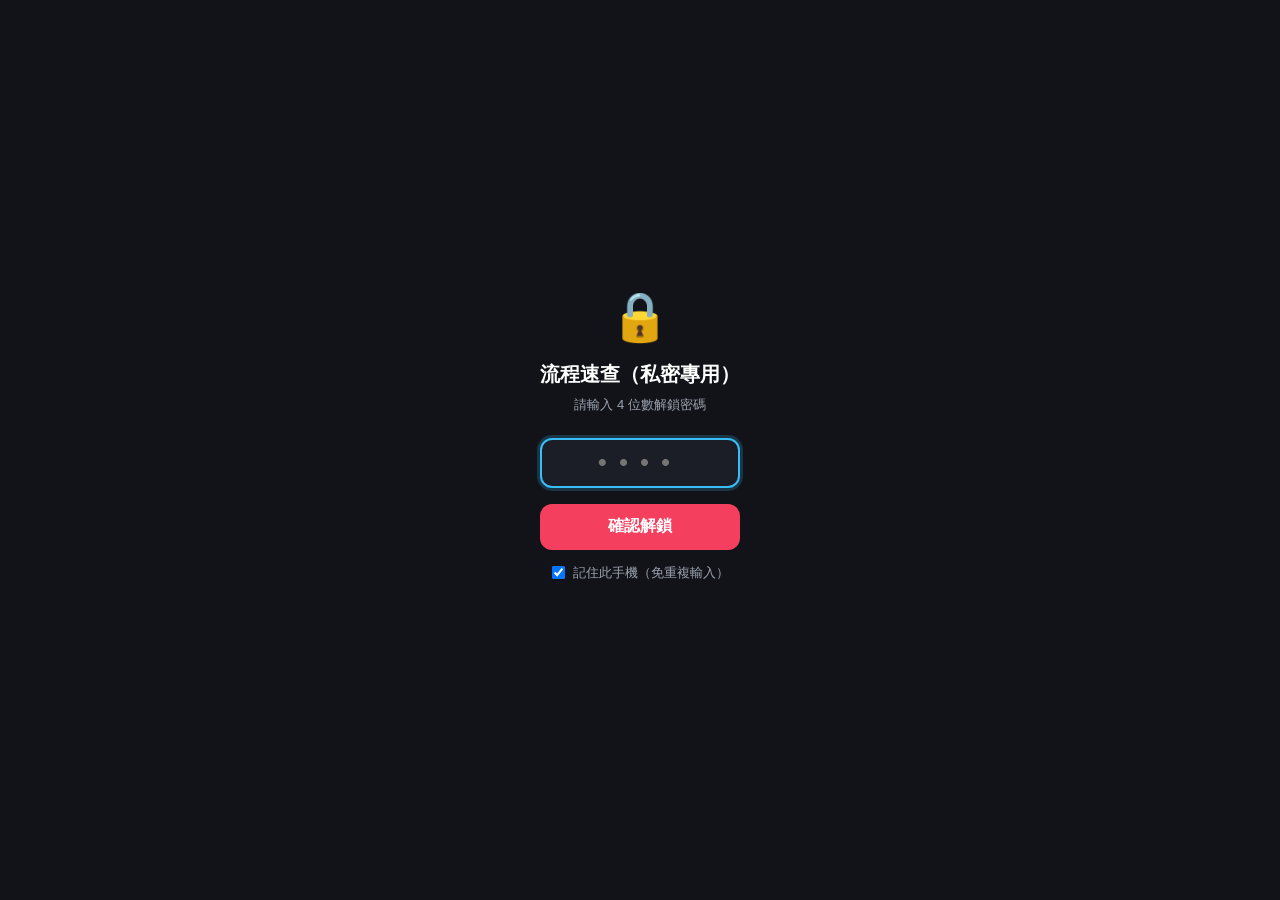
==== plan-1101.html @ ec5a681e "Add private mobile wedding schedule plan-1101" ====
<!DOCTYPE html>
<html lang="zh-TW">
<head>
  <meta charset="UTF-8">
  <meta name="viewport" content="width=device-width, initial-scale=1.0, maximum-scale=1.0, user-scalable=no, viewport-fit=cover">
  <meta name="robots" content="noindex, nofollow, noarchive">
  <meta name="apple-mobile-web-app-capable" content="yes">
  <meta name="apple-mobile-web-app-status-bar-style" content="black-translucent">
  <meta name="apple-mobile-web-app-title" content="1101婚禮">
  <meta name="theme-color" content="#121319">
  <title>文定午宴流程速查</title>
  <style>
    :root {
      --bg: #121319;
      --card-bg: #1c1e27;
      --card-border: #2c2f3e;
      --text: #f3f4f6;
      --subtext: #9ca3af;
      --accent: #f43f5e;
      --gold: #f59e0b;
      --blue: #38bdf8;
      --green: #10b981;
      --warning-bg: rgba(245, 158, 11, 0.12);
      --warning-border: rgba(245, 158, 11, 0.4);
    }
    * { box-sizing: border-box; margin: 0; padding: 0; font-family: -apple-system, BlinkMacSystemFont, "SF Pro Display", "SF Pro Text", "Segoe UI", Roboto, sans-serif; -webkit-tap-highlight-color: transparent; }
    body { background-color: var(--bg); color: var(--text); min-height: 100vh; padding: 16px; padding-top: max(16px, env(safe-area-inset-top)); padding-bottom: max(50px, env(safe-area-inset-bottom)); }

    /* 鎖定頁面 */
    #lock-screen {
      position: fixed; top: 0; left: 0; width: 100vw; height: 100vh;
      background: #121319; z-index: 9999;
      display: flex; flex-direction: column; align-items: center; justify-content: center;
      padding: 24px;
    }
    .lock-icon { font-size: 48px; margin-bottom: 16px; }
    .lock-title { font-size: 20px; font-weight: 700; margin-bottom: 8px; color: #fff; }
    .lock-desc { font-size: 13px; color: var(--subtext); margin-bottom: 24px; text-align: center; }
    .pin-input {
      width: 200px; height: 50px; font-size: 26px; text-align: center; letter-spacing: 12px;
      border: 2px solid var(--card-border); background: var(--card-bg); color: #fff;
      border-radius: 12px; outline: none; margin-bottom: 16px;
      transition: all 0.2s ease;
    }
    .pin-input:focus { border-color: var(--blue); box-shadow: 0 0 0 3px rgba(56, 189, 248, 0.2); }
    .unlock-btn {
      width: 200px; height: 46px; border-radius: 12px; background: var(--accent);
      color: #fff; font-size: 16px; font-weight: 700; border: none; cursor: pointer;
      display: flex; align-items: center; justify-content: center; gap: 8px;
    }
    .remember-wrap { display: flex; align-items: center; gap: 8px; margin-top: 14px; font-size: 13px; color: var(--subtext); }
    .error-msg { color: var(--accent); font-size: 13px; margin-top: 12px; min-height: 18px; font-weight: 600; }

    /* 主要內容 (預設隱藏) */
    #main-content { display: none; }

    /* 頂部 Header */
    .top-nav { display: flex; justify-content: space-between; align-items: center; margin-bottom: 14px; }
    .lock-btn {
      font-size: 12px; color: var(--subtext); background: var(--card-bg);
      border: 1px solid var(--card-border); border-radius: 8px; padding: 6px 10px; cursor: pointer;
    }

    .header-card {
      background: linear-gradient(145deg, #221c25 0%, #191c28 100%);
      border: 1px solid rgba(244, 63, 94, 0.3);
      border-radius: 18px; padding: 18px; margin-bottom: 16px;
      box-shadow: 0 10px 25px -5px rgba(0,0,0,0.5);
    }
    .h-title { font-size: 21px; font-weight: 800; color: #fff; margin-bottom: 6px; }
    .h-meta { font-size: 13px; color: #cbd5e1; margin-bottom: 12px; display: flex; flex-direction: column; gap: 3px; }
    .tags { display: flex; flex-wrap: wrap; gap: 6px; }
    .tag { font-size: 12px; padding: 4px 10px; border-radius: 12px; background: rgba(255,255,255,0.08); color: #e2e8f0; font-weight: 500; }
    .tag.primary { background: rgba(244, 63, 94, 0.18); color: #fda4af; border: 1px solid rgba(244, 63, 94, 0.35); font-weight: 700; }

    /* 合照禁忌警示卡片 */
    .alert-card {
      background: var(--warning-bg); border: 1px solid var(--warning-border);
      border-radius: 14px; padding: 14px 16px; margin-bottom: 20px;
    }
    .alert-head { font-size: 14px; font-weight: 800; color: #fbbf24; margin-bottom: 6px; display: flex; align-items: center; gap: 6px; }
    .alert-body { font-size: 13px; line-height: 1.5; color: #fef3c7; }

    /* 時間軸標題 */
    .sec-head {
      font-size: 16px; font-weight: 800; color: var(--blue);
      margin: 22px 0 12px 2px; display: flex; align-items: center; justify-content: space-between;
    }
    .sec-sub { font-size: 11px; color: var(--subtext); font-weight: normal; }

    /* 時間軸卡片結構 */
    .timeline { position: relative; padding-left: 22px; }
    .timeline::before {
      content: ""; position: absolute; left: 7px; top: 8px; bottom: 8px;
      width: 2px; background: var(--card-border);
    }
    .t-item { position: relative; margin-bottom: 12px; }
    .t-dot {
      position: absolute; left: -22px; top: 7px; width: 14px; height: 14px;
      border-radius: 50%; background: var(--bg); border: 2.5px solid var(--blue);
    }
    .t-dot.accent { border-color: var(--accent); background: var(--accent); }
    .t-dot.gold { border-color: var(--gold); }
    
    .t-card {
      background: var(--card-bg); border: 1px solid var(--card-border);
      border-radius: 14px; padding: 12px 14px;
    }
    .t-head { display: flex; justify-content: space-between; align-items: baseline; margin-bottom: 4px; }
    .t-time { font-size: 16px; font-weight: 800; color: var(--blue); font-variant-numeric: tabular-nums; }
    .t-time.accent { color: var(--accent); }
    .t-title { font-size: 15px; font-weight: 700; color: #fff; }
    .t-desc { font-size: 13px; color: var(--subtext); line-height: 1.45; }
    .t-note { font-size: 12px; color: var(--gold); margin-top: 5px; line-height: 1.4; }

    /* 現場可點擊核對清單 */
    .check-card {
      background: var(--card-bg); border: 1px solid var(--card-border);
      border-radius: 16px; padding: 14px 16px; margin-top: 10px;
    }
    .c-item {
      display: flex; align-items: flex-start; gap: 10px; padding: 10px 0;
      border-bottom: 1px solid rgba(255,255,255,0.05); font-size: 13px; line-height: 1.45; color: #e5e7eb;
      cursor: pointer; user-select: none;
    }
    .c-item:last-child { border-bottom: none; }
    .c-item.done { text-decoration: line-through; color: #6b7280; }
    .c-checkbox {
      width: 18px; height: 18px; border-radius: 5px; border: 2px solid var(--subtext);
      display: flex; align-items: center; justify-content: center; flex-shrink: 0; margin-top: 1px;
    }
    .c-item.done .c-checkbox { background: var(--green); border-color: var(--green); }
    .c-item.done .c-checkbox::after { content: "✓"; color: #000; font-size: 11px; font-weight: 900; }
  </style>
</head>
<body>

  <!-- 解鎖畫面 -->
  <div id="lock-screen">
    <div class="lock-icon">🔒</div>
    <div class="lock-title">流程速查（私密專用）</div>
    <div class="lock-desc">請輸入 4 位數解鎖密碼</div>
    <input type="password" id="pin-code" class="pin-input" maxlength="4" pattern="[0-9]*" inputmode="numeric" placeholder="••••" autofocus>
    <button class="unlock-btn" onclick="checkPin()">確認解鎖</button>
    <label class="remember-wrap">
      <input type="checkbox" id="remember-me" checked> 記住此手機（免重複輸入）
    </label>
    <div id="err-text" class="error-msg"></div>
  </div>

  <!-- 解鎖後的主要內容 -->
  <div id="main-content">
    <div class="top-nav">
      <span style="font-size: 12px; color: var(--subtext);">MR.Q WEDDING</span>
      <button class="lock-btn" onclick="relock()">重新上鎖 🔒</button>
    </div>

    <!-- 頂部資訊卡 -->
    <div class="header-card">
      <div class="h-title">尤翊丞 ＆ 高郁絜 文定午宴</div>
      <div class="h-meta">
        <div>📅 115 年 11 月 1 日（星期日）</div>
        <div>📍 彭園 3 樓 星海廳 A ｜ 🚪 新娘房：4B</div>
      </div>
      <div class="tags">
        <span class="tag primary">好命婆：小姑姑</span>
        <span class="tag">旗袍 ➔ 白紗 ➔ 二進 ➔ 送客</span>
      </div>
    </div>

    <!-- 重要合照禁忌 -->
    <div class="alert-card">
      <div class="alert-head">⚠️ 重要合照禁忌備忘</div>
      <div class="alert-body">
        <strong>新郎父母已離異</strong>：<br>
        現場<strong>切勿單獨安排男方父母合照</strong>，亦不主動喊三人合影！一律以親友大合照或依新人當下指示自然帶過。
      </div>
    </div>

    <!-- 時間軸 -->
    <div class="sec-head">
      <span>⏱️ 一日總時間軸</span>
      <span class="sec-sub">按時序進行</span>
    </div>

    <div class="timeline">
      <div class="t-item">
        <div class="t-dot"></div>
        <div class="t-card">
          <div class="t-head">
            <span class="t-time">06:30</span>
            <span class="t-title">新娘上妝</span>
          </div>
          <div class="t-desc">新娘房 4B｜新秘老師開始化妝梳化</div>
        </div>
      </div>

      <div class="t-item">
        <div class="t-dot accent"></div>
        <div class="t-card" style="border-color: rgba(244,63,94,0.4);">
          <div class="t-head">
            <span class="t-time accent">07:40</span>
            <span class="t-title">攝影師抵達</span>
          </div>
          <div class="t-desc">新娘房 4B 開工｜拍攝婚戒、禮服、婚鞋、頭尾禮、金飾、化妝花絮與靜物開箱</div>
        </div>
      </div>

      <div class="t-item">
        <div class="t-dot"></div>
        <div class="t-card">
          <div class="t-head">
            <span class="t-time">09:30</span>
            <span class="t-title">男方抵達</span>
          </div>
          <div class="t-desc">新娘房完妝（旗袍）｜聘禮陳列、取貴重金飾、喝茶長輩就座準備</div>
        </div>
      </div>

      <div class="t-item">
        <div class="t-dot accent"></div>
        <div class="t-card">
          <div class="t-head">
            <span class="t-time accent">10:00</span>
            <span class="t-title">文定奉茶</span>
          </div>
          <div class="t-desc">星海廳｜著旗袍｜好命婆牽引新娘，依序向 8 位長輩奉甜茶</div>
        </div>
      </div>

      <div class="t-item">
        <div class="t-dot accent"></div>
        <div class="t-card">
          <div class="t-head">
            <span class="t-time accent">10:30</span>
            <span class="t-title">壓茶甌＆儀式</span>
          </div>
          <div class="t-desc">收紅包 ➔ 換聘禮 ➔ 坐高椅踩凳 ➔ 戴金飾與戒指（新郎弟協助收紅包）</div>
        </div>
      </div>

      <div class="t-item">
        <div class="t-dot"></div>
        <div class="t-card">
          <div class="t-head">
            <span class="t-time">10:40</span>
            <span class="t-title">文定合照</span>
          </div>
          <div class="t-desc">星海廳親友合影（男方親友 ➔ 女方親友 ➔ 朋友 ➔ 大合照，注意避開父母單獨合影）</div>
        </div>
      </div>

      <div class="t-item">
        <div class="t-dot gold"></div>
        <div class="t-card">
          <div class="t-head">
            <span class="t-time">10:40 - 11:20</span>
            <span class="t-title">換穿白紗</span>
          </div>
          <div class="t-desc">新娘房 4B｜換白紗＋補妝改造型（約 30～40 分鐘）</div>
        </div>
      </div>

      <div class="t-item">
        <div class="t-dot"></div>
        <div class="t-card">
          <div class="t-head">
            <span class="t-time">11:00</span>
            <span class="t-title">現場彩排</span>
          </div>
          <div class="t-desc">宴會廳｜一進人員走位、DJ/燈光配合、攝影師現場確認走位</div>
        </div>
      </div>

      <div class="t-item">
        <div class="t-dot"></div>
        <div class="t-card">
          <div class="t-head">
            <span class="t-time">11:20 - 12:20</span>
            <span class="t-title">完妝＆迎賓</span>
          </div>
          <div class="t-desc">新娘房探房合照、拍類婚紗｜接待區印卡讚測試、迎賓影片輪播</div>
        </div>
      </div>

      <div class="t-item">
        <div class="t-dot"></div>
        <div class="t-card">
          <div class="t-head">
            <span class="t-time">12:25</span>
            <span class="t-title">開場預報</span>
          </div>
          <div class="t-desc">開場前 5 分鐘，總招待請主桌入座，大門口人員定位</div>
        </div>
      </div>

      <div class="t-item">
        <div class="t-dot accent"></div>
        <div class="t-card" style="border-color: rgba(244,63,94,0.4);">
          <div class="t-head">
            <span class="t-time accent">12:30</span>
            <span class="t-title">第一次進場</span>
          </div>
          <div class="t-desc">婚紗側錄影片 ➔ 新郎進場 ➔ 新娘與爸爸 ➔ 交手儀式（擁抱+送花+交手）➔ 香檳塔 ➔ 舉杯</div>
        </div>
      </div>

      <div class="t-item">
        <div class="t-dot"></div>
        <div class="t-card">
          <div class="t-head">
            <span class="t-time">13:00</span>
            <span class="t-title">開席用餐</span>
          </div>
          <div class="t-desc">新人主桌用餐</div>
        </div>
      </div>

      <div class="t-item">
        <div class="t-dot gold"></div>
        <div class="t-card">
          <div class="t-head">
            <span class="t-time">13:10 - 13:30</span>
            <span class="t-title">換第二套禮服</span>
          </div>
          <div class="t-desc">新郎陪同新娘回房換二進造型（約 20～25 分）</div>
        </div>
      </div>

      <div class="t-item">
        <div class="t-dot accent"></div>
        <div class="t-card">
          <div class="t-head">
            <span class="t-time accent">13:40</span>
            <span class="t-title">第二次進場</span>
          </div>
          <div class="t-desc">成長愛情影片 ➔ 敲敲杯 ➔ Kahoot 快問快答 ➔ 幸福大轉盤抽獎 5 位</div>
        </div>
      </div>

      <div class="t-item">
        <div class="t-dot"></div>
        <div class="t-card">
          <div class="t-head">
            <span class="t-time">14:20</span>
            <span class="t-title">逐桌敬酒</span>
          </div>
          <div class="t-desc">新人＋雙方主婚人逐桌敬酒（餐廳備酒*6）</div>
        </div>
      </div>

      <div class="t-item">
        <div class="t-dot gold"></div>
        <div class="t-card">
          <div class="t-head">
            <span class="t-time">14:30 - 14:50</span>
            <span class="t-title">換送客禮服</span>
          </div>
          <div class="t-desc">新郎陪同，換第三套造型（約 20～25 分）</div>
        </div>
      </div>

      <div class="t-item">
        <div class="t-dot accent"></div>
        <div class="t-card" style="border-color: rgba(244,63,94,0.4);">
          <div class="t-head">
            <span class="t-time accent">15:00</span>
            <span class="t-title">送客合照</span>
          </div>
          <div class="t-desc">送客背板前、彭園喜糖、親友合照留念</div>
        </div>
      </div>
    </div>

    <!-- 現場核對清單（可點擊打勾） -->
    <div class="sec-head">
      <span>🔍 現場重點核對（可直接點擊勾選）</span>
    </div>
    <div class="check-card">
      <div class="c-item" onclick="toggleCheck(this, 1)">
        <div class="c-checkbox"></div>
        <div><strong>奉茶順序（共 8 位）：</strong><br>1.爸爸 ➔ 2.媽媽 ➔ 3.阿嬤 ➔ 4.二姨 ➔ 5.二姨丈 ➔ 6.大姑姑 ➔ 7.大姑丈 ➔ 8.新郎翊丞</div>
      </div>
      <div class="c-item" onclick="toggleCheck(this, 2)">
        <div class="c-checkbox"></div>
        <div><strong>戒指與金飾佩戴：</strong><br>男左手、女右手（中指，紅線綁好）；男方媽媽戴女方、女方媽媽戴男方項鍊。</div>
      </div>
      <div class="c-item" onclick="toggleCheck(this, 3)">
        <div class="c-checkbox"></div>
        <div><strong>一進交手儀式：</strong><br>擁抱 ➔ 送捧花 ➔ 爸爸交手牽引 ➔ 上舞台倒香檳塔。</div>
      </div>
      <div class="c-item" onclick="toggleCheck(this, 4)">
        <div class="c-checkbox"></div>
        <div><strong>二進活動道具確認：</strong><br>Ivy 敲敲杯道具、Kahoot 筆電連線、大轉盤 5 位中獎禮。</div>
      </div>
    </div>
  </div>

  <script>
    // SHA256 of 0310
    const TARGET_HASH = "408a5ee676694af19215cb22b2cd871e39c693f907933583ece00eda8d73ee16";

    async function sha256(str) {
      const buf = await crypto.subtle.digest("SHA-256", new TextEncoder().encode(str));
      return Array.from(new Uint8Array(buf)).map(b => b.toString(16).padStart(2, '0')).join('');
    }

    async function checkPin() {
      const pin = document.getElementById("pin-code").value;
      const err = document.getElementById("err-text");
      const hash = await sha256(pin);
      if (hash === TARGET_HASH) {
        if (document.getElementById("remember-me").checked) {
          localStorage.setItem("auth_1101", hash);
        }
        unlock();
      } else {
        err.innerText = "密碼不正確，請重新輸入";
        document.getElementById("pin-code").value = "";
      }
    }

    function unlock() {
      document.getElementById("lock-screen").style.display = "none";
      document.getElementById("main-content").style.display = "block";
      loadChecks();
    }

    function relock() {
      localStorage.removeItem("auth_1101");
      location.reload();
    }

    function toggleCheck(el, id) {
      el.classList.toggle("done");
      const done = el.classList.contains("done");
      localStorage.setItem("check_" + id, done ? "1" : "0");
    }

    function loadChecks() {
      [1, 2, 3, 4].forEach(id => {
        if (localStorage.getItem("check_" + id) === "1") {
          const items = document.querySelectorAll(".c-item");
          if (items[id - 1]) items[id - 1].classList.add("done");
        }
      });
    }

    // 自動檢查是否記住登入
    window.onload = function() {
      if (localStorage.getItem("auth_1101") === TARGET_HASH) {
        unlock();
      }
      document.getElementById("pin-code").addEventListener("keyup", function(e) {
        if (this.value.length === 4) {
          checkPin();
        }
      });
    };
  </script>
</body>
</html>
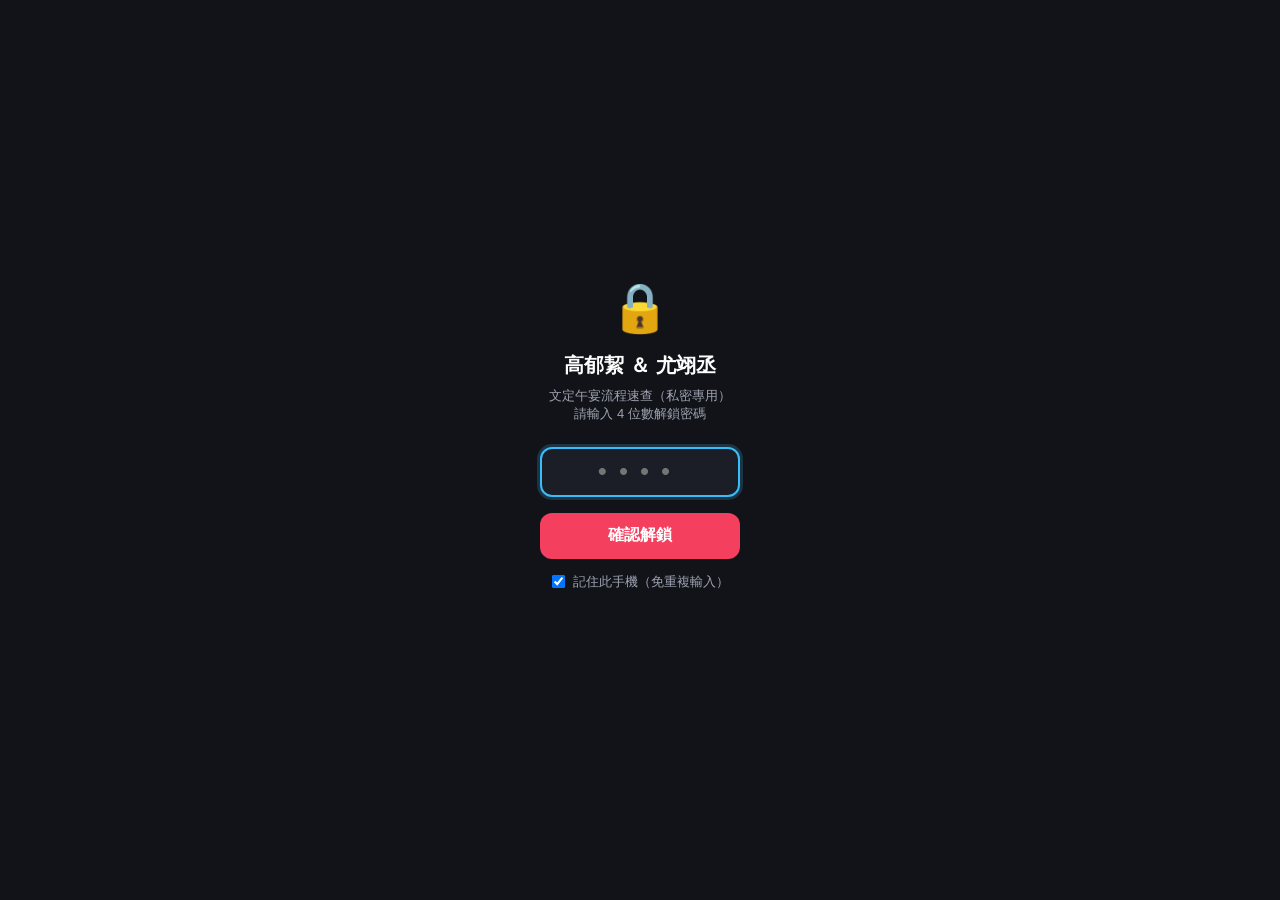
==== commit 4663702c: "Update couple names to 高郁絜 & 尤翊丞" ====
--- a/plan-1101.html
+++ b/plan-1101.html
@@ -6,9 +6,9 @@
   <meta name="robots" content="noindex, nofollow, noarchive">
   <meta name="apple-mobile-web-app-capable" content="yes">
   <meta name="apple-mobile-web-app-status-bar-style" content="black-translucent">
-  <meta name="apple-mobile-web-app-title" content="1101婚禮">
+  <meta name="apple-mobile-web-app-title" content="高郁絜&尤翊丞">
   <meta name="theme-color" content="#121319">
-  <title>文定午宴流程速查</title>
+  <title>高郁絜 ＆ 尤翊丞 文定午宴流程速查</title>
   <style>
     :root {
       --bg: #121319;
@@ -138,8 +138,8 @@
   <!-- 解鎖畫面 -->
   <div id="lock-screen">
     <div class="lock-icon">🔒</div>
-    <div class="lock-title">流程速查（私密專用）</div>
-    <div class="lock-desc">請輸入 4 位數解鎖密碼</div>
+    <div class="lock-title">高郁絜 ＆ 尤翊丞</div>
+    <div class="lock-desc">文定午宴流程速查（私密專用）<br>請輸入 4 位數解鎖密碼</div>
     <input type="password" id="pin-code" class="pin-input" maxlength="4" pattern="[0-9]*" inputmode="numeric" placeholder="••••" autofocus>
     <button class="unlock-btn" onclick="checkPin()">確認解鎖</button>
     <label class="remember-wrap">
@@ -157,8 +157,9 @@
 
     <!-- 頂部資訊卡 -->
     <div class="header-card">
-      <div class="h-title">尤翊丞 ＆ 高郁絜 文定午宴</div>
+      <div class="h-title">高郁絜 ＆ 尤翊丞 文定午宴</div>
       <div class="h-meta">
+        <div>👰 <strong>新娘</strong>：高郁絜 ｜ 🤵 <strong>新郎</strong>：尤翊丞</div>
         <div>📅 115 年 11 月 1 日（星期日）</div>
         <div>📍 彭園 3 樓 星海廳 A ｜ 🚪 新娘房：4B</div>
       </div>
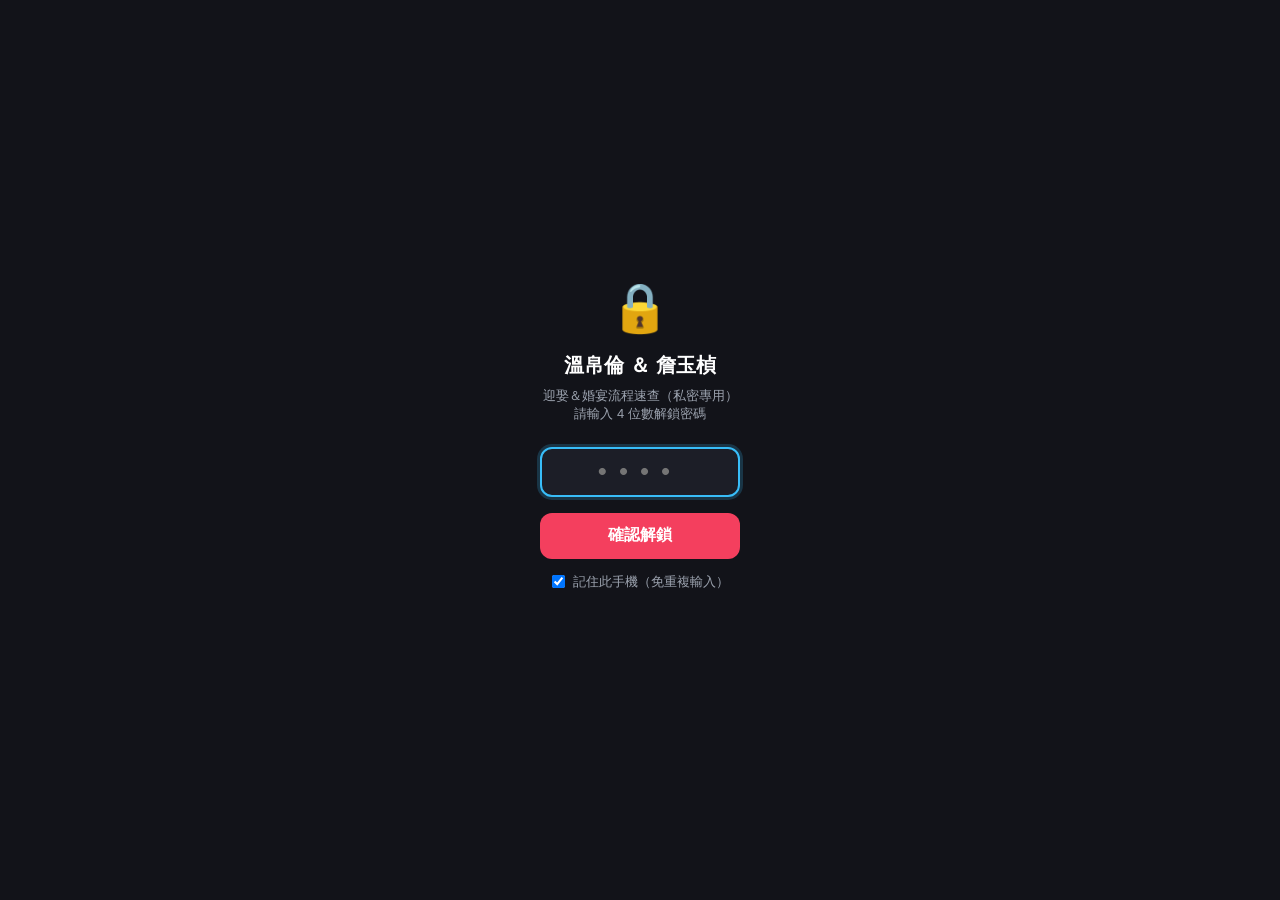
==== commit e36d169f: "Update schedule to 2026/11/08 溫帛倫 & 詹玉楨 迎娶午宴" ====
--- a/plan-1101.html
+++ b/plan-1101.html
@@ -6,9 +6,9 @@
   <meta name="robots" content="noindex, nofollow, noarchive">
   <meta name="apple-mobile-web-app-capable" content="yes">
   <meta name="apple-mobile-web-app-status-bar-style" content="black-translucent">
-  <meta name="apple-mobile-web-app-title" content="高郁絜&尤翊丞">
+  <meta name="apple-mobile-web-app-title" content="帛倫&玉楨婚禮">
   <meta name="theme-color" content="#121319">
-  <title>高郁絜 ＆ 尤翊丞 文定午宴流程速查</title>
+  <title>溫帛倫 ＆ 詹玉楨 迎娶午宴流程速查</title>
   <style>
     :root {
       --bg: #121319;
@@ -20,8 +20,8 @@
       --gold: #f59e0b;
       --blue: #38bdf8;
       --green: #10b981;
-      --warning-bg: rgba(245, 158, 11, 0.12);
-      --warning-border: rgba(245, 158, 11, 0.4);
+      --purple: #c084fc;
+      --tag-bg: rgba(244, 63, 94, 0.18);
     }
     * { box-sizing: border-box; margin: 0; padding: 0; font-family: -apple-system, BlinkMacSystemFont, "SF Pro Display", "SF Pro Text", "Segoe UI", Roboto, sans-serif; -webkit-tap-highlight-color: transparent; }
     body { background-color: var(--bg); color: var(--text); min-height: 100vh; padding: 16px; padding-top: max(16px, env(safe-area-inset-top)); padding-bottom: max(50px, env(safe-area-inset-bottom)); }
@@ -51,10 +51,9 @@
     .remember-wrap { display: flex; align-items: center; gap: 8px; margin-top: 14px; font-size: 13px; color: var(--subtext); }
     .error-msg { color: var(--accent); font-size: 13px; margin-top: 12px; min-height: 18px; font-weight: 600; }
 
-    /* 主要內容 (預設隱藏) */
+    /* 主要內容 */
     #main-content { display: none; }
 
-    /* 頂部 Header */
     .top-nav { display: flex; justify-content: space-between; align-items: center; margin-bottom: 14px; }
     .lock-btn {
       font-size: 12px; color: var(--subtext); background: var(--card-bg);
@@ -68,27 +67,18 @@
       box-shadow: 0 10px 25px -5px rgba(0,0,0,0.5);
     }
     .h-title { font-size: 21px; font-weight: 800; color: #fff; margin-bottom: 6px; }
-    .h-meta { font-size: 13px; color: #cbd5e1; margin-bottom: 12px; display: flex; flex-direction: column; gap: 3px; }
+    .h-meta { font-size: 13px; color: #cbd5e1; margin-bottom: 12px; display: flex; flex-direction: column; gap: 4px; line-height: 1.4; }
     .tags { display: flex; flex-wrap: wrap; gap: 6px; }
     .tag { font-size: 12px; padding: 4px 10px; border-radius: 12px; background: rgba(255,255,255,0.08); color: #e2e8f0; font-weight: 500; }
-    .tag.primary { background: rgba(244, 63, 94, 0.18); color: #fda4af; border: 1px solid rgba(244, 63, 94, 0.35); font-weight: 700; }
-
-    /* 合照禁忌警示卡片 */
-    .alert-card {
-      background: var(--warning-bg); border: 1px solid var(--warning-border);
-      border-radius: 14px; padding: 14px 16px; margin-bottom: 20px;
-    }
-    .alert-head { font-size: 14px; font-weight: 800; color: #fbbf24; margin-bottom: 6px; display: flex; align-items: center; gap: 6px; }
-    .alert-body { font-size: 13px; line-height: 1.5; color: #fef3c7; }
-
-    /* 時間軸標題 */
+    .tag.primary { background: var(--tag-bg); color: #fda4af; border: 1px solid rgba(244, 63, 94, 0.35); font-weight: 700; }
+
     .sec-head {
       font-size: 16px; font-weight: 800; color: var(--blue);
       margin: 22px 0 12px 2px; display: flex; align-items: center; justify-content: space-between;
     }
     .sec-sub { font-size: 11px; color: var(--subtext); font-weight: normal; }
 
-    /* 時間軸卡片結構 */
+    /* 時間軸 */
     .timeline { position: relative; padding-left: 22px; }
     .timeline::before {
       content: ""; position: absolute; left: 7px; top: 8px; bottom: 8px;
@@ -101,6 +91,7 @@
     }
     .t-dot.accent { border-color: var(--accent); background: var(--accent); }
     .t-dot.gold { border-color: var(--gold); }
+    .t-dot.purple { border-color: var(--purple); }
     
     .t-card {
       background: var(--card-bg); border: 1px solid var(--card-border);
@@ -109,11 +100,25 @@
     .t-head { display: flex; justify-content: space-between; align-items: baseline; margin-bottom: 4px; }
     .t-time { font-size: 16px; font-weight: 800; color: var(--blue); font-variant-numeric: tabular-nums; }
     .t-time.accent { color: var(--accent); }
+    .t-time.gold { color: var(--gold); }
     .t-title { font-size: 15px; font-weight: 700; color: #fff; }
     .t-desc { font-size: 13px; color: var(--subtext); line-height: 1.45; }
     .t-note { font-size: 12px; color: var(--gold); margin-top: 5px; line-height: 1.4; }
 
-    /* 現場可點擊核對清單 */
+    /* 車隊清單卡片 */
+    .fleet-card {
+      background: var(--card-bg); border: 1px solid var(--card-border);
+      border-radius: 16px; padding: 14px 16px; margin-top: 10px;
+    }
+    .fleet-row {
+      display: flex; flex-direction: column; gap: 3px; padding: 10px 0;
+      border-bottom: 1px solid rgba(255,255,255,0.06); font-size: 13px; line-height: 1.45;
+    }
+    .fleet-row:last-child { border-bottom: none; }
+    .fleet-car-title { font-weight: 700; color: var(--gold); display: flex; align-items: center; gap: 6px; }
+    .fleet-info { color: #d1d5db; font-size: 13px; padding-left: 2px; }
+
+    /* 核對清單 */
     .check-card {
       background: var(--card-bg); border: 1px solid var(--card-border);
       border-radius: 16px; padding: 14px 16px; margin-top: 10px;
@@ -138,8 +143,8 @@
   <!-- 解鎖畫面 -->
   <div id="lock-screen">
     <div class="lock-icon">🔒</div>
-    <div class="lock-title">高郁絜 ＆ 尤翊丞</div>
-    <div class="lock-desc">文定午宴流程速查（私密專用）<br>請輸入 4 位數解鎖密碼</div>
+    <div class="lock-title">溫帛倫 ＆ 詹玉楨</div>
+    <div class="lock-desc">迎娶＆婚宴流程速查（私密專用）<br>請輸入 4 位數解鎖密碼</div>
     <input type="password" id="pin-code" class="pin-input" maxlength="4" pattern="[0-9]*" inputmode="numeric" placeholder="••••" autofocus>
     <button class="unlock-btn" onclick="checkPin()">確認解鎖</button>
     <label class="remember-wrap">
@@ -148,7 +153,7 @@
     <div id="err-text" class="error-msg"></div>
   </div>
 
-  <!-- 解鎖後的主要內容 -->
+  <!-- 解鎖後主要內容 -->
   <div id="main-content">
     <div class="top-nav">
       <span style="font-size: 12px; color: var(--subtext);">MR.Q WEDDING</span>
@@ -157,24 +162,18 @@
 
     <!-- 頂部資訊卡 -->
     <div class="header-card">
-      <div class="h-title">高郁絜 ＆ 尤翊丞 文定午宴</div>
+      <div class="h-title">溫帛倫 ＆ 詹玉楨 迎娶午宴</div>
       <div class="h-meta">
-        <div>👰 <strong>新娘</strong>：高郁絜 ｜ 🤵 <strong>新郎</strong>：尤翊丞</div>
-        <div>📅 115 年 11 月 1 日（星期日）</div>
-        <div>📍 彭園 3 樓 星海廳 A ｜ 🚪 新娘房：4B</div>
+        <div>👰 <strong>新娘</strong>：詹玉楨 ｜ 🤵 <strong>新郎</strong>：溫帛倫</div>
+        <div>👨‍👩‍👧 <strong>男方父母</strong>：溫增龍、李美鳳 ｜ <strong>女方父母</strong>：詹順揚、邱莉芬</div>
+        <div>📅 2026/11/08（日） ｜ 🪑 桌數：14 桌 ｜ 禮服：白紗＋龍鳳褂</div>
+        <div>📍 <strong>宴客地點</strong>：阿海餐廳（高雄市美濃區新興街 2-5 號）</div>
       </div>
       <div class="tags">
-        <span class="tag primary">好命婆：小姑姑</span>
-        <span class="tag">旗袍 ➔ 白紗 ➔ 二進 ➔ 送客</span>
-      </div>
-    </div>
-
-    <!-- 重要合照禁忌 -->
-    <div class="alert-card">
-      <div class="alert-head">⚠️ 重要合照禁忌備忘</div>
-      <div class="alert-body">
-        <strong>新郎父母已離異</strong>：<br>
-        現場<strong>切勿單獨安排男方父母合照</strong>，亦不主動喊三人合影！一律以親友大合照或依新人當下指示自然帶過。
+        <span class="tag primary">總召：劉芳伶</span>
+        <span class="tag">開門禮：劉宬鋼</span>
+        <span class="tag">放鞭炮：劉彥岐哥</span>
+        <span class="tag">小管家 / 伴郎伴娘 2 對</span>
       </div>
     </div>
 
@@ -185,214 +184,349 @@
     </div>
 
     <div class="timeline">
+      <!-- 晨間開妝 -->
+      <div class="t-item">
+        <div class="t-dot"></div>
+        <div class="t-card">
+          <div class="t-head">
+            <span class="t-time">06:00</span>
+            <span class="t-title">女方開妝</span>
+          </div>
+          <div class="t-desc">
+            06:00-09:00 新娘<br>
+            06:30-07:30 伴娘 (鄧)<br>
+            07:00-08:00 媽媽 (莉芬)<br>
+            08:00-09:00 伴娘 (晴)
+          </div>
+        </div>
+      </div>
+
       <div class="t-item">
         <div class="t-dot"></div>
         <div class="t-card">
           <div class="t-head">
             <span class="t-time">06:30</span>
-            <span class="t-title">新娘上妝</span>
-          </div>
-          <div class="t-desc">新娘房 4B｜新秘老師開始化妝梳化</div>
-        </div>
-      </div>
-
+            <span class="t-title">男方開妝</span>
+          </div>
+          <div class="t-desc">
+            06:30-07:30 媒人婆 ｜ 07:30-08:00 新郎<br>
+            08:00-08:30 安 ｜ 08:30-09:30 媽媽 (美鳳) & 外婆
+          </div>
+        </div>
+      </div>
+
+      <!-- 攝影師開工 -->
       <div class="t-item">
         <div class="t-dot accent"></div>
         <div class="t-card" style="border-color: rgba(244,63,94,0.4);">
           <div class="t-head">
-            <span class="t-time accent">07:40</span>
-            <span class="t-title">攝影師抵達</span>
-          </div>
-          <div class="t-desc">新娘房 4B 開工｜拍攝婚戒、禮服、婚鞋、頭尾禮、金飾、化妝花絮與靜物開箱</div>
-        </div>
-      </div>
-
-      <div class="t-item">
-        <div class="t-dot"></div>
-        <div class="t-card">
-          <div class="t-head">
-            <span class="t-time">09:30</span>
-            <span class="t-title">男方抵達</span>
-          </div>
-          <div class="t-desc">新娘房完妝（旗袍）｜聘禮陳列、取貴重金飾、喝茶長輩就座準備</div>
-        </div>
-      </div>
-
-      <div class="t-item">
-        <div class="t-dot accent"></div>
-        <div class="t-card">
-          <div class="t-head">
-            <span class="t-time accent">10:00</span>
-            <span class="t-title">文定奉茶</span>
-          </div>
-          <div class="t-desc">星海廳｜著旗袍｜好命婆牽引新娘，依序向 8 位長輩奉甜茶</div>
-        </div>
-      </div>
-
-      <div class="t-item">
-        <div class="t-dot accent"></div>
-        <div class="t-card">
-          <div class="t-head">
-            <span class="t-time accent">10:30</span>
-            <span class="t-title">壓茶甌＆儀式</span>
-          </div>
-          <div class="t-desc">收紅包 ➔ 換聘禮 ➔ 坐高椅踩凳 ➔ 戴金飾與戒指（新郎弟協助收紅包）</div>
-        </div>
-      </div>
-
-      <div class="t-item">
-        <div class="t-dot"></div>
-        <div class="t-card">
-          <div class="t-head">
-            <span class="t-time">10:40</span>
-            <span class="t-title">文定合照</span>
-          </div>
-          <div class="t-desc">星海廳親友合影（男方親友 ➔ 女方親友 ➔ 朋友 ➔ 大合照，注意避開父母單獨合影）</div>
-        </div>
-      </div>
-
+            <span class="t-time accent">08:00</span>
+            <span class="t-title">攝影師出發前往男方家</span>
+          </div>
+          <div class="t-desc"><strong>郭伴郎與攝影師前往男方家</strong>開工拍攝</div>
+        </div>
+      </div>
+
+      <!-- 迎娶出發 -->
       <div class="t-item">
         <div class="t-dot gold"></div>
         <div class="t-card">
           <div class="t-head">
-            <span class="t-time">10:40 - 11:20</span>
-            <span class="t-title">換穿白紗</span>
-          </div>
-          <div class="t-desc">新娘房 4B｜換白紗＋補妝改造型（約 30～40 分鐘）</div>
-        </div>
-      </div>
-
-      <div class="t-item">
-        <div class="t-dot"></div>
-        <div class="t-card">
-          <div class="t-head">
-            <span class="t-time">11:00</span>
-            <span class="t-title">現場彩排</span>
-          </div>
-          <div class="t-desc">宴會廳｜一進人員走位、DJ/燈光配合、攝影師現場確認走位</div>
-        </div>
-      </div>
-
-      <div class="t-item">
-        <div class="t-dot"></div>
-        <div class="t-card">
-          <div class="t-head">
-            <span class="t-time">11:20 - 12:20</span>
-            <span class="t-title">完妝＆迎賓</span>
-          </div>
-          <div class="t-desc">新娘房探房合照、拍類婚紗｜接待區印卡讚測試、迎賓影片輪播</div>
-        </div>
-      </div>
-
-      <div class="t-item">
-        <div class="t-dot"></div>
-        <div class="t-card">
-          <div class="t-head">
-            <span class="t-time">12:25</span>
-            <span class="t-title">開場預報</span>
-          </div>
-          <div class="t-desc">開場前 5 分鐘，總招待請主桌入座，大門口人員定位</div>
-        </div>
-      </div>
-
+            <span class="t-time gold">09:00</span>
+            <span class="t-title">男方迎娶出發（6台車）</span>
+          </div>
+          <div class="t-desc">
+            <strong>1車 (禮砲車)</strong>：駕駛 大溫 / 砲手 小劉董、<strong>攝影師</strong><br>
+            <strong>2車 (新娘車)</strong>：駕駛 安安 / 乘客 淑惠、倫 (新郎)
+          </div>
+          <div class="t-note">※ 完整車隊配置可見下方專屬清單</div>
+        </div>
+      </div>
+
+      <!-- 迎娶闖關與拜別 -->
       <div class="t-item">
         <div class="t-dot accent"></div>
         <div class="t-card" style="border-color: rgba(244,63,94,0.4);">
           <div class="t-head">
-            <span class="t-time accent">12:30</span>
-            <span class="t-title">第一次進場</span>
-          </div>
-          <div class="t-desc">婚紗側錄影片 ➔ 新郎進場 ➔ 新娘與爸爸 ➔ 交手儀式（擁抱+送花+交手）➔ 香檳塔 ➔ 舉杯</div>
-        </div>
-      </div>
-
-      <div class="t-item">
-        <div class="t-dot"></div>
-        <div class="t-card">
-          <div class="t-head">
-            <span class="t-time">13:00</span>
-            <span class="t-title">開席用餐</span>
-          </div>
-          <div class="t-desc">新人主桌用餐</div>
-        </div>
-      </div>
-
+            <span class="t-time accent">09:30</span>
+            <span class="t-title">迎娶遊戲 ＆ 拜別父母</span>
+          </div>
+          <div class="t-desc">女方家抵達 ➔ 闖關互動遊戲 ➔ 溫馨拜別岳父順揚、岳母莉芬 ➔ 蓋頭紗擲扇出閣</div>
+        </div>
+      </div>
+
+      <!-- 返程 -->
       <div class="t-item">
         <div class="t-dot gold"></div>
         <div class="t-card">
           <div class="t-head">
-            <span class="t-time">13:10 - 13:30</span>
-            <span class="t-title">換第二套禮服</span>
-          </div>
-          <div class="t-desc">新郎陪同新娘回房換二進造型（約 20～25 分）</div>
-        </div>
-      </div>
-
-      <div class="t-item">
-        <div class="t-dot accent"></div>
-        <div class="t-card">
-          <div class="t-head">
-            <span class="t-time accent">13:40</span>
-            <span class="t-title">第二次進場</span>
-          </div>
-          <div class="t-desc">成長愛情影片 ➔ 敲敲杯 ➔ Kahoot 快問快答 ➔ 幸福大轉盤抽獎 5 位</div>
-        </div>
-      </div>
-
-      <div class="t-item">
-        <div class="t-dot"></div>
-        <div class="t-card">
-          <div class="t-head">
-            <span class="t-time">14:20</span>
-            <span class="t-title">逐桌敬酒</span>
-          </div>
-          <div class="t-desc">新人＋雙方主婚人逐桌敬酒（餐廳備酒*6）</div>
-        </div>
-      </div>
-
+            <span class="t-time gold">10:20</span>
+            <span class="t-title">迎娶車隊返程</span>
+          </div>
+          <div class="t-desc">
+            <strong>1車 (禮砲車)</strong>：大溫 / 小劉董、攝影師<br>
+            <strong>2車 (新娘車)</strong>：安安 / 淑惠、新郎、新娘
+          </div>
+        </div>
+      </div>
+
+      <!-- 進男方家 -->
+      <div class="t-item">
+        <div class="t-dot"></div>
+        <div class="t-card">
+          <div class="t-head">
+            <span class="t-time">10:55</span>
+            <span class="t-title">開車門（開門：劉宬鋼）</span>
+          </div>
+          <div class="t-desc">抵達男方家，開門禮摸蘋果/橘子</div>
+        </div>
+      </div>
+
+      <div class="t-item">
+        <div class="t-dot accent"></div>
+        <div class="t-card">
+          <div class="t-head">
+            <span class="t-time accent">11:00</span>
+            <span class="t-title">進新房</span>
+          </div>
+          <div class="t-desc">新人入新房、坐同心椅、掀頭紗、親友合照</div>
+        </div>
+      </div>
+
+      <!-- 餐廳迎接 -->
+      <div class="t-item">
+        <div class="t-dot"></div>
+        <div class="t-card">
+          <div class="t-head">
+            <span class="t-time">11:30</span>
+            <span class="t-title">男方於餐廳放鞭炮迎接親家</span>
+          </div>
+          <div class="t-desc">放鞭炮人員：<strong>劉彥岐哥</strong> ｜ 阿海餐廳抵達迎賓</div>
+        </div>
+      </div>
+
+      <!-- 喜宴迎賓 -->
+      <div class="t-item">
+        <div class="t-dot"></div>
+        <div class="t-card">
+          <div class="t-head">
+            <span class="t-time">11:30 - 12:20</span>
+            <span class="t-title">迎賓時間 ＆ 音樂暖場</span>
+          </div>
+          <div class="t-desc">播放新人 Spotify 背景曲、婚紗 MV 輪播、賓客入席</div>
+        </div>
+      </div>
+
+      <div class="t-item">
+        <div class="t-dot"></div>
+        <div class="t-card">
+          <div class="t-head">
+            <span class="t-time">12:20 - 12:30</span>
+            <span class="t-title">入席提醒 ＆ 主持人開場</span>
+          </div>
+          <div class="t-desc">12:20 提醒賓客入席 ➔ 12:25 主持人開場、進場人員門口定位</div>
+        </div>
+      </div>
+
+      <!-- 第一次進場 -->
+      <div class="t-item">
+        <div class="t-dot accent"></div>
+        <div class="t-card" style="border-color: rgba(244,63,94,0.4);">
+          <div class="t-head">
+            <span class="t-time accent">12:30 - 12:40</span>
+            <span class="t-title">第一次進場（西式白紗）</span>
+          </div>
+          <div class="t-desc">
+            播開場 MV ➔ <strong>進場順序：</strong><br>
+            1. 男方主婚人 (溫增龍、李美鳳) 入席<br>
+            2. 伴郎伴娘 2 對進場<br>
+            3. 新郎 ＋ 莉芬媽媽 (女方) ➔ 至紅毯中間點<br>
+            4. 新娘 ＋ 順揚爸爸 (女方) ➔ 交手儀式<br>
+            5. 女方主婚人入席<br>
+            6. 新人持捧花上舞台
+          </div>
+          <div class="t-note">小管家安排引導 ｜ 音樂：1 進場曲 / 2 新人進場曲</div>
+        </div>
+      </div>
+
+      <!-- 交換婚戒與開席 -->
+      <div class="t-item">
+        <div class="t-dot accent"></div>
+        <div class="t-card">
+          <div class="t-head">
+            <span class="t-time accent">12:40 - 12:45</span>
+            <span class="t-title">交換婚戒</span>
+          </div>
+          <div class="t-desc">遞戒指人員：<strong>浩庭拿戒指</strong></div>
+        </div>
+      </div>
+
+      <div class="t-item">
+        <div class="t-dot"></div>
+        <div class="t-card">
+          <div class="t-head">
+            <span class="t-time">12:45 - 12:50</span>
+            <span class="t-title">舉杯答謝 ＆ 服務生上菜</span>
+          </div>
+          <div class="t-desc">雙方主婚人上台共同舉杯（工作人員遞酒）➔ 宴會正式上菜</div>
+        </div>
+      </div>
+
+      <div class="t-item">
+        <div class="t-dot"></div>
+        <div class="t-card">
+          <div class="t-head">
+            <span class="t-time">12:50 - 13:00</span>
+            <span class="t-title">新人主桌用餐</span>
+          </div>
+          <div class="t-desc">新人在主桌稍作休息用餐</div>
+        </div>
+      </div>
+
+      <!-- 換二進服裝 -->
       <div class="t-item">
         <div class="t-dot gold"></div>
         <div class="t-card">
           <div class="t-head">
-            <span class="t-time">14:30 - 14:50</span>
-            <span class="t-title">換送客禮服</span>
-          </div>
-          <div class="t-desc">新郎陪同，換第三套造型（約 20～25 分）</div>
-        </div>
-      </div>
-
+            <span class="t-time gold">13:00 - 13:30</span>
+            <span class="t-title">新娘更衣換造型</span>
+          </div>
+          <div class="t-desc">換穿第二套禮服（龍鳳褂）</div>
+        </div>
+      </div>
+
+      <!-- 第二次進場 -->
       <div class="t-item">
         <div class="t-dot accent"></div>
         <div class="t-card" style="border-color: rgba(244,63,94,0.4);">
           <div class="t-head">
-            <span class="t-time accent">15:00</span>
-            <span class="t-title">送客合照</span>
-          </div>
-          <div class="t-desc">送客背板前、彭園喜糖、親友合照留念</div>
-        </div>
-      </div>
-    </div>
-
-    <!-- 現場核對清單（可點擊打勾） -->
+            <span class="t-time accent">13:30 - 13:50</span>
+            <span class="t-title">第二次進場（龍鳳褂）</span>
+          </div>
+          <div class="t-desc">播放成長 MV ➔ 新人二進：<strong>逐桌派代表猜拳互動</strong></div>
+        </div>
+      </div>
+
+      <!-- 小活動 -->
+      <div class="t-item">
+        <div class="t-dot accent"></div>
+        <div class="t-card">
+          <div class="t-head">
+            <span class="t-time accent">13:50 - 14:00</span>
+            <span class="t-title">互動小活動：抽現金 💸</span>
+          </div>
+          <div class="t-desc">舞台小活動時間</div>
+        </div>
+      </div>
+
+      <!-- 逐桌敬酒 -->
+      <div class="t-item">
+        <div class="t-dot"></div>
+        <div class="t-card">
+          <div class="t-head">
+            <span class="t-time">14:00 - 14:20</span>
+            <span class="t-title">逐桌敬酒（共 14 桌）</span>
+          </div>
+          <div class="t-desc">新人與雙方主婚人逐桌敬酒致意（播放 Spotify 背景曲）</div>
+        </div>
+      </div>
+
+      <!-- 送客合照 -->
+      <div class="t-item">
+        <div class="t-dot accent"></div>
+        <div class="t-card" style="border-color: rgba(244,63,94,0.4);">
+          <div class="t-head">
+            <span class="t-time accent">14:20 - 15:00</span>
+            <span class="t-title">喜宴圓滿 ＆ 送客合照</span>
+          </div>
+          <div class="t-desc">新人至送客區就位，與全體親友合照留念</div>
+        </div>
+      </div>
+    </div>
+
+    <!-- 迎娶車隊配置對照表 -->
     <div class="sec-head">
-      <span>🔍 現場重點核對（可直接點擊勾選）</span>
+      <span>🚗 迎娶車隊配置表（去程 ➔ 返程）</span>
+    </div>
+    <div class="fleet-card">
+      <div class="fleet-row">
+        <div class="fleet-car-title">🚘 1 車（禮砲車）</div>
+        <div class="fleet-info">
+          駕駛：大溫 ｜ 砲手：小劉董、<strong>攝影師</strong><br>
+          <span style="color: var(--subtext); font-size: 12px;">（去程 09:00 / 返程 10:20 同乘）</span>
+        </div>
+      </div>
+
+      <div class="fleet-row">
+        <div class="fleet-car-title">🚘 2 車（新娘車）</div>
+        <div class="fleet-info">
+          駕駛：安安<br>
+          去程乘員：淑惠、倫 (新郎)<br>
+          <strong>返程乘員：淑惠、新郎、新娘</strong>
+        </div>
+      </div>
+
+      <div class="fleet-row">
+        <div class="fleet-car-title">🚘 3 車</div>
+        <div class="fleet-info">
+          駕駛：承軒（安同學） ｜ 乘客：美秀（大姨）
+        </div>
+      </div>
+
+      <div class="fleet-row">
+        <div class="fleet-car-title">🚘 4 車</div>
+        <div class="fleet-info">
+          駕駛：宏宏 ｜ 乘客：媒人婆
+        </div>
+      </div>
+
+      <div class="fleet-row">
+        <div class="fleet-car-title">🚘 5 車</div>
+        <div class="fleet-info">
+          駕駛：小吳<br>
+          去程：郭伴郎（1人）<br>
+          <strong>返程：郭伴郎、伴娘(鄧)、伴郎女友</strong>
+        </div>
+      </div>
+
+      <div class="fleet-row">
+        <div class="fleet-car-title">🚘 6 車</div>
+        <div class="fleet-info">
+          駕駛：勵<br>
+          去程：黃伴郎（1人）<br>
+          <strong>返程：黃伴郎、伴娘(徐)</strong>
+        </div>
+      </div>
+    </div>
+
+    <!-- 現場重點核對（可直接打勾） -->
+    <div class="sec-head">
+      <span>🔍 現場重點核對（可點擊打勾）</span>
     </div>
     <div class="check-card">
       <div class="c-item" onclick="toggleCheck(this, 1)">
         <div class="c-checkbox"></div>
-        <div><strong>奉茶順序（共 8 位）：</strong><br>1.爸爸 ➔ 2.媽媽 ➔ 3.阿嬤 ➔ 4.二姨 ➔ 5.二姨丈 ➔ 6.大姑姑 ➔ 7.大姑丈 ➔ 8.新郎翊丞</div>
+        <div><strong>08:00 攝影動線：</strong><br>郭伴郎＋攝影師前往男方家拍開妝花絮、迎娶出發（搭乘 1 車禮砲車）。</div>
       </div>
       <div class="c-item" onclick="toggleCheck(this, 2)">
         <div class="c-checkbox"></div>
-        <div><strong>戒指與金飾佩戴：</strong><br>男左手、女右手（中指，紅線綁好）；男方媽媽戴女方、女方媽媽戴男方項鍊。</div>
+        <div><strong>09:30 女方家拜別儀式：</strong><br>闖關遊戲 ➔ 拜別岳父詹順揚、岳母邱莉芬 ➔ 擲扇上車。</div>
       </div>
       <div class="c-item" onclick="toggleCheck(this, 3)">
         <div class="c-checkbox"></div>
-        <div><strong>一進交手儀式：</strong><br>擁抱 ➔ 送捧花 ➔ 爸爸交手牽引 ➔ 上舞台倒香檳塔。</div>
+        <div><strong>10:55 ~ 11:00 入新房流程：</strong><br>開車門：劉宬鋼 ➔ 入新房坐椅子掀頭紗。</div>
       </div>
       <div class="c-item" onclick="toggleCheck(this, 4)">
         <div class="c-checkbox"></div>
-        <div><strong>二進活動道具確認：</strong><br>Ivy 敲敲杯道具、Kahoot 筆電連線、大轉盤 5 位中獎禮。</div>
+        <div><strong>11:30 餐廳迎接放炮：</strong><br>放鞭炮迎接親家：劉彥岐哥。</div>
+      </div>
+      <div class="c-item" onclick="toggleCheck(this, 5)">
+        <div class="c-checkbox"></div>
+        <div><strong>12:30 一進交手特殊動線：</strong><br>新郎＋女方莉芬媽媽走至紅毯中點 ➔ 新娘＋順揚爸爸進場交手 ➔ 浩庭拿婚戒交換。</div>
+      </div>
+      <div class="c-item" onclick="toggleCheck(this, 6)">
+        <div class="c-checkbox"></div>
+        <div><strong>13:30 二進活動：</strong><br>逐桌派代表猜拳進場 ➔ 抽現金活動。</div>
       </div>
     </div>
   </div>
@@ -412,7 +546,7 @@
       const hash = await sha256(pin);
       if (hash === TARGET_HASH) {
         if (document.getElementById("remember-me").checked) {
-          localStorage.setItem("auth_1101", hash);
+          localStorage.setItem("auth_wedding", hash);
         }
         unlock();
       } else {
@@ -428,28 +562,27 @@
     }
 
     function relock() {
-      localStorage.removeItem("auth_1101");
+      localStorage.removeItem("auth_wedding");
       location.reload();
     }
 
     function toggleCheck(el, id) {
       el.classList.toggle("done");
       const done = el.classList.contains("done");
-      localStorage.setItem("check_" + id, done ? "1" : "0");
+      localStorage.setItem("check_w_" + id, done ? "1" : "0");
     }
 
     function loadChecks() {
-      [1, 2, 3, 4].forEach(id => {
-        if (localStorage.getItem("check_" + id) === "1") {
+      [1, 2, 3, 4, 5, 6].forEach(id => {
+        if (localStorage.getItem("check_w_" + id) === "1") {
           const items = document.querySelectorAll(".c-item");
           if (items[id - 1]) items[id - 1].classList.add("done");
         }
       });
     }
 
-    // 自動檢查是否記住登入
     window.onload = function() {
-      if (localStorage.getItem("auth_1101") === TARGET_HASH) {
+      if (localStorage.getItem("auth_wedding") === TARGET_HASH) {
         unlock();
       }
       document.getElementById("pin-code").addEventListener("keyup", function(e) {
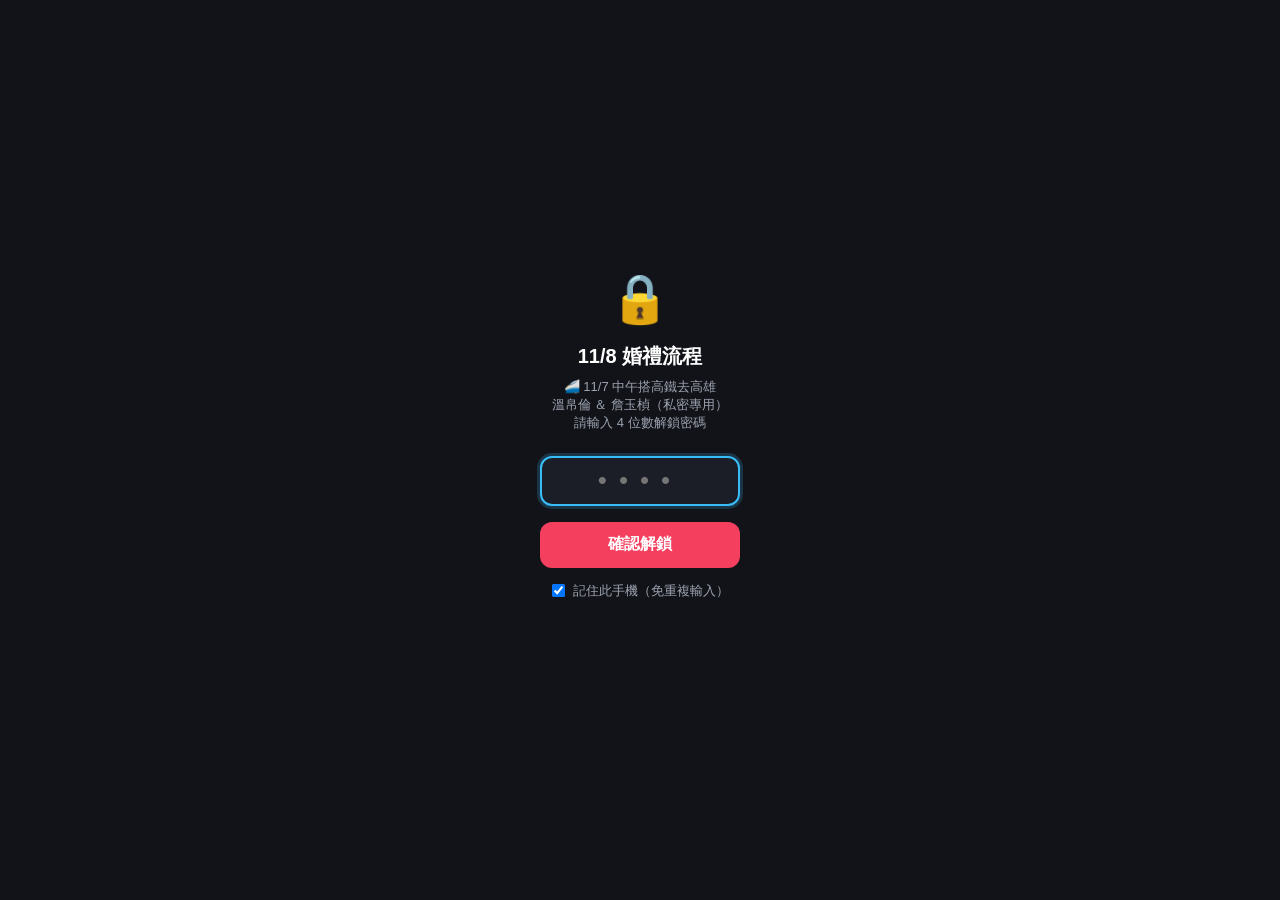
==== commit 70b58aac: "Update title to 11/8 婚禮流程 (11/7 中午搭高鐵去高雄)" ====
--- a/plan-1101.html
+++ b/plan-1101.html
@@ -6,9 +6,9 @@
   <meta name="robots" content="noindex, nofollow, noarchive">
   <meta name="apple-mobile-web-app-capable" content="yes">
   <meta name="apple-mobile-web-app-status-bar-style" content="black-translucent">
-  <meta name="apple-mobile-web-app-title" content="帛倫&玉楨婚禮">
+  <meta name="apple-mobile-web-app-title" content="11/8婚禮流程">
   <meta name="theme-color" content="#121319">
-  <title>溫帛倫 ＆ 詹玉楨 迎娶午宴流程速查</title>
+  <title>11/8 婚禮流程 (11/7 中午搭高鐵去高雄)</title>
   <style>
     :root {
       --bg: #121319;
@@ -143,8 +143,8 @@
   <!-- 解鎖畫面 -->
   <div id="lock-screen">
     <div class="lock-icon">🔒</div>
-    <div class="lock-title">溫帛倫 ＆ 詹玉楨</div>
-    <div class="lock-desc">迎娶＆婚宴流程速查（私密專用）<br>請輸入 4 位數解鎖密碼</div>
+    <div class="lock-title">11/8 婚禮流程</div>
+    <div class="lock-desc">🚄 11/7 中午搭高鐵去高雄<br>溫帛倫 ＆ 詹玉楨（私密專用）<br>請輸入 4 位數解鎖密碼</div>
     <input type="password" id="pin-code" class="pin-input" maxlength="4" pattern="[0-9]*" inputmode="numeric" placeholder="••••" autofocus>
     <button class="unlock-btn" onclick="checkPin()">確認解鎖</button>
     <label class="remember-wrap">
@@ -162,7 +162,8 @@
 
     <!-- 頂部資訊卡 -->
     <div class="header-card">
-      <div class="h-title">溫帛倫 ＆ 詹玉楨 迎娶午宴</div>
+      <div class="h-title">11/8 婚禮流程</div>
+      <div style="font-size: 14px; font-weight: 700; color: var(--gold); margin-bottom: 8px;">🚄 (11/7 中午搭高鐵去高雄)</div>
       <div class="h-meta">
         <div>👰 <strong>新娘</strong>：詹玉楨 ｜ 🤵 <strong>新郎</strong>：溫帛倫</div>
         <div>👨‍👩‍👧 <strong>男方父母</strong>：溫增龍、李美鳳 ｜ <strong>女方父母</strong>：詹順揚、邱莉芬</div>
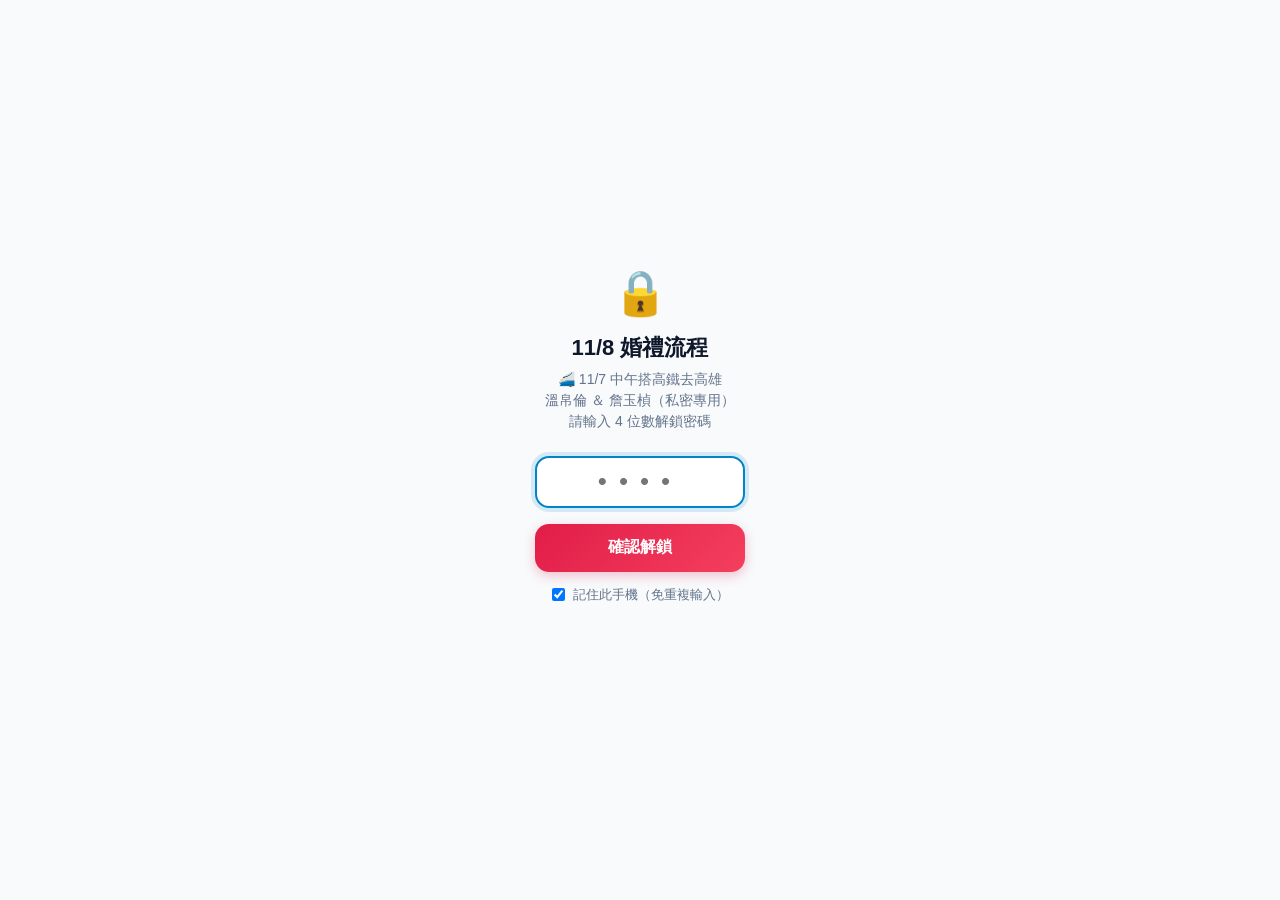
==== commit 19eec0c3: "Revamp design to clean, elegant and light wedding theme" ====
--- a/plan-1101.html
+++ b/plan-1101.html
@@ -5,23 +5,28 @@
   <meta name="viewport" content="width=device-width, initial-scale=1.0, maximum-scale=1.0, user-scalable=no, viewport-fit=cover">
   <meta name="robots" content="noindex, nofollow, noarchive">
   <meta name="apple-mobile-web-app-capable" content="yes">
-  <meta name="apple-mobile-web-app-status-bar-style" content="black-translucent">
+  <meta name="apple-mobile-web-app-status-bar-style" content="default">
   <meta name="apple-mobile-web-app-title" content="11/8婚禮流程">
-  <meta name="theme-color" content="#121319">
+  <meta name="theme-color" content="#f8fafc">
   <title>11/8 婚禮流程 (11/7 中午搭高鐵去高雄)</title>
   <style>
     :root {
-      --bg: #121319;
-      --card-bg: #1c1e27;
-      --card-border: #2c2f3e;
-      --text: #f3f4f6;
-      --subtext: #9ca3af;
-      --accent: #f43f5e;
-      --gold: #f59e0b;
-      --blue: #38bdf8;
-      --green: #10b981;
-      --purple: #c084fc;
-      --tag-bg: rgba(244, 63, 94, 0.18);
+      --bg: #f8fafc;
+      --card-bg: #ffffff;
+      --card-border: #e2e8f0;
+      --text: #1e293b;
+      --subtext: #64748b;
+      --accent: #e11d48;
+      --rose: #f43f5e;
+      --gold: #d97706;
+      --blue: #0284c7;
+      --green: #059669;
+      --purple: #7c3aed;
+      --tag-bg: #fff1f2;
+      --tag-color: #e11d48;
+      --tag-border: #fecdd3;
+      --shadow-sm: 0 1px 3px rgba(0,0,0,0.05), 0 1px 2px rgba(0,0,0,0.04);
+      --shadow-md: 0 4px 6px -1px rgba(0,0,0,0.07), 0 2px 4px -2px rgba(0,0,0,0.05);
     }
     * { box-sizing: border-box; margin: 0; padding: 0; font-family: -apple-system, BlinkMacSystemFont, "SF Pro Display", "SF Pro Text", "Segoe UI", Roboto, sans-serif; -webkit-tap-highlight-color: transparent; }
     body { background-color: var(--bg); color: var(--text); min-height: 100vh; padding: 16px; padding-top: max(16px, env(safe-area-inset-top)); padding-bottom: max(50px, env(safe-area-inset-bottom)); }
@@ -29,24 +34,24 @@
     /* 鎖定頁面 */
     #lock-screen {
       position: fixed; top: 0; left: 0; width: 100vw; height: 100vh;
-      background: #121319; z-index: 9999;
+      background: #f8fafc; z-index: 9999;
       display: flex; flex-direction: column; align-items: center; justify-content: center;
       padding: 24px;
     }
-    .lock-icon { font-size: 48px; margin-bottom: 16px; }
-    .lock-title { font-size: 20px; font-weight: 700; margin-bottom: 8px; color: #fff; }
-    .lock-desc { font-size: 13px; color: var(--subtext); margin-bottom: 24px; text-align: center; }
+    .lock-icon { font-size: 44px; margin-bottom: 14px; }
+    .lock-title { font-size: 22px; font-weight: 800; margin-bottom: 6px; color: #0f172a; }
+    .lock-desc { font-size: 14px; color: var(--subtext); margin-bottom: 24px; text-align: center; line-height: 1.5; }
     .pin-input {
-      width: 200px; height: 50px; font-size: 26px; text-align: center; letter-spacing: 12px;
-      border: 2px solid var(--card-border); background: var(--card-bg); color: #fff;
-      border-radius: 12px; outline: none; margin-bottom: 16px;
+      width: 210px; height: 52px; font-size: 26px; text-align: center; letter-spacing: 12px;
+      border: 2px solid #cbd5e1; background: #ffffff; color: #0f172a;
+      border-radius: 14px; outline: none; margin-bottom: 16px; box-shadow: var(--shadow-sm);
       transition: all 0.2s ease;
     }
-    .pin-input:focus { border-color: var(--blue); box-shadow: 0 0 0 3px rgba(56, 189, 248, 0.2); }
+    .pin-input:focus { border-color: var(--blue); box-shadow: 0 0 0 4px rgba(2, 132, 199, 0.15); }
     .unlock-btn {
-      width: 200px; height: 46px; border-radius: 12px; background: var(--accent);
+      width: 210px; height: 48px; border-radius: 14px; background: linear-gradient(135deg, #e11d48, #f43f5e);
       color: #fff; font-size: 16px; font-weight: 700; border: none; cursor: pointer;
-      display: flex; align-items: center; justify-content: center; gap: 8px;
+      display: flex; align-items: center; justify-content: center; gap: 8px; box-shadow: 0 4px 12px rgba(225, 29, 72, 0.25);
     }
     .remember-wrap { display: flex; align-items: center; gap: 8px; margin-top: 14px; font-size: 13px; color: var(--subtext); }
     .error-msg { color: var(--accent); font-size: 13px; margin-top: 12px; min-height: 18px; font-weight: 600; }
@@ -56,38 +61,40 @@
 
     .top-nav { display: flex; justify-content: space-between; align-items: center; margin-bottom: 14px; }
     .lock-btn {
-      font-size: 12px; color: var(--subtext); background: var(--card-bg);
-      border: 1px solid var(--card-border); border-radius: 8px; padding: 6px 10px; cursor: pointer;
+      font-size: 12px; font-weight: 600; color: var(--subtext); background: #ffffff;
+      border: 1px solid var(--card-border); border-radius: 8px; padding: 6px 12px; cursor: pointer;
+      box-shadow: var(--shadow-sm);
     }
 
     .header-card {
-      background: linear-gradient(145deg, #221c25 0%, #191c28 100%);
-      border: 1px solid rgba(244, 63, 94, 0.3);
-      border-radius: 18px; padding: 18px; margin-bottom: 16px;
-      box-shadow: 0 10px 25px -5px rgba(0,0,0,0.5);
-    }
-    .h-title { font-size: 21px; font-weight: 800; color: #fff; margin-bottom: 6px; }
-    .h-meta { font-size: 13px; color: #cbd5e1; margin-bottom: 12px; display: flex; flex-direction: column; gap: 4px; line-height: 1.4; }
+      background: linear-gradient(135deg, #fff7ed 0%, #fff1f2 50%, #ffffff 100%);
+      border: 1px solid #fed7aa;
+      border-radius: 20px; padding: 20px; margin-bottom: 16px;
+      box-shadow: var(--shadow-md);
+    }
+    .h-title { font-size: 23px; font-weight: 800; color: #0f172a; margin-bottom: 4px; letter-spacing: -0.5px; }
+    .h-hsr { font-size: 13px; font-weight: 700; color: #c2410c; background: #ffedd5; display: inline-block; padding: 3px 10px; border-radius: 8px; margin-bottom: 12px; }
+    .h-meta { font-size: 13px; color: #475569; margin-bottom: 14px; display: flex; flex-direction: column; gap: 5px; line-height: 1.45; }
     .tags { display: flex; flex-wrap: wrap; gap: 6px; }
-    .tag { font-size: 12px; padding: 4px 10px; border-radius: 12px; background: rgba(255,255,255,0.08); color: #e2e8f0; font-weight: 500; }
-    .tag.primary { background: var(--tag-bg); color: #fda4af; border: 1px solid rgba(244, 63, 94, 0.35); font-weight: 700; }
+    .tag { font-size: 12px; padding: 4px 10px; border-radius: 10px; background: #f1f5f9; color: #475569; font-weight: 600; border: 1px solid #e2e8f0; }
+    .tag.primary { background: var(--tag-bg); color: var(--tag-color); border: 1px solid var(--tag-border); font-weight: 700; }
 
     .sec-head {
-      font-size: 16px; font-weight: 800; color: var(--blue);
-      margin: 22px 0 12px 2px; display: flex; align-items: center; justify-content: space-between;
-    }
-    .sec-sub { font-size: 11px; color: var(--subtext); font-weight: normal; }
+      font-size: 16px; font-weight: 800; color: #0f172a;
+      margin: 24px 0 12px 2px; display: flex; align-items: center; justify-content: space-between;
+    }
+    .sec-sub { font-size: 12px; color: var(--subtext); font-weight: normal; }
 
     /* 時間軸 */
     .timeline { position: relative; padding-left: 22px; }
     .timeline::before {
       content: ""; position: absolute; left: 7px; top: 8px; bottom: 8px;
-      width: 2px; background: var(--card-border);
+      width: 2px; background: #e2e8f0;
     }
     .t-item { position: relative; margin-bottom: 12px; }
     .t-dot {
-      position: absolute; left: -22px; top: 7px; width: 14px; height: 14px;
-      border-radius: 50%; background: var(--bg); border: 2.5px solid var(--blue);
+      position: absolute; left: -22px; top: 8px; width: 14px; height: 14px;
+      border-radius: 50%; background: #ffffff; border: 3px solid var(--blue);
     }
     .t-dot.accent { border-color: var(--accent); background: var(--accent); }
     .t-dot.gold { border-color: var(--gold); }
@@ -95,47 +102,48 @@
     
     .t-card {
       background: var(--card-bg); border: 1px solid var(--card-border);
-      border-radius: 14px; padding: 12px 14px;
+      border-radius: 14px; padding: 13px 15px; box-shadow: var(--shadow-sm);
     }
     .t-head { display: flex; justify-content: space-between; align-items: baseline; margin-bottom: 4px; }
     .t-time { font-size: 16px; font-weight: 800; color: var(--blue); font-variant-numeric: tabular-nums; }
     .t-time.accent { color: var(--accent); }
     .t-time.gold { color: var(--gold); }
-    .t-title { font-size: 15px; font-weight: 700; color: #fff; }
-    .t-desc { font-size: 13px; color: var(--subtext); line-height: 1.45; }
-    .t-note { font-size: 12px; color: var(--gold); margin-top: 5px; line-height: 1.4; }
+    .t-title { font-size: 15px; font-weight: 700; color: #0f172a; }
+    .t-desc { font-size: 13px; color: #475569; line-height: 1.5; }
+    .t-note { font-size: 12px; color: #b45309; margin-top: 5px; line-height: 1.4; background: #fef3c7; padding: 4px 8px; border-radius: 6px; display: inline-block; }
 
     /* 車隊清單卡片 */
     .fleet-card {
       background: var(--card-bg); border: 1px solid var(--card-border);
-      border-radius: 16px; padding: 14px 16px; margin-top: 10px;
+      border-radius: 16px; padding: 14px 16px; margin-top: 10px; box-shadow: var(--shadow-sm);
     }
     .fleet-row {
-      display: flex; flex-direction: column; gap: 3px; padding: 10px 0;
-      border-bottom: 1px solid rgba(255,255,255,0.06); font-size: 13px; line-height: 1.45;
+      display: flex; flex-direction: column; gap: 3px; padding: 11px 0;
+      border-bottom: 1px solid #f1f5f9; font-size: 13px; line-height: 1.45;
     }
     .fleet-row:last-child { border-bottom: none; }
-    .fleet-car-title { font-weight: 700; color: var(--gold); display: flex; align-items: center; gap: 6px; }
-    .fleet-info { color: #d1d5db; font-size: 13px; padding-left: 2px; }
+    .fleet-car-title { font-weight: 800; color: #0f172a; display: flex; align-items: center; gap: 6px; }
+    .fleet-info { color: #334155; font-size: 13px; padding-left: 2px; }
 
     /* 核對清單 */
     .check-card {
       background: var(--card-bg); border: 1px solid var(--card-border);
-      border-radius: 16px; padding: 14px 16px; margin-top: 10px;
+      border-radius: 16px; padding: 14px 16px; margin-top: 10px; box-shadow: var(--shadow-sm);
     }
     .c-item {
-      display: flex; align-items: flex-start; gap: 10px; padding: 10px 0;
-      border-bottom: 1px solid rgba(255,255,255,0.05); font-size: 13px; line-height: 1.45; color: #e5e7eb;
+      display: flex; align-items: flex-start; gap: 12px; padding: 11px 0;
+      border-bottom: 1px solid #f1f5f9; font-size: 13px; line-height: 1.5; color: #334155;
       cursor: pointer; user-select: none;
     }
     .c-item:last-child { border-bottom: none; }
-    .c-item.done { text-decoration: line-through; color: #6b7280; }
+    .c-item.done { text-decoration: line-through; color: #94a3b8; }
     .c-checkbox {
-      width: 18px; height: 18px; border-radius: 5px; border: 2px solid var(--subtext);
+      width: 20px; height: 20px; border-radius: 6px; border: 2px solid #cbd5e1;
       display: flex; align-items: center; justify-content: center; flex-shrink: 0; margin-top: 1px;
+      background: #ffffff; transition: all 0.15s ease;
     }
     .c-item.done .c-checkbox { background: var(--green); border-color: var(--green); }
-    .c-item.done .c-checkbox::after { content: "✓"; color: #000; font-size: 11px; font-weight: 900; }
+    .c-item.done .c-checkbox::after { content: "✓"; color: #ffffff; font-size: 12px; font-weight: 900; }
   </style>
 </head>
 <body>
@@ -163,7 +171,7 @@
     <!-- 頂部資訊卡 -->
     <div class="header-card">
       <div class="h-title">11/8 婚禮流程</div>
-      <div style="font-size: 14px; font-weight: 700; color: var(--gold); margin-bottom: 8px;">🚄 (11/7 中午搭高鐵去高雄)</div>
+      <div><span class="h-hsr">🚄 11/7 中午搭高鐵去高雄</span></div>
       <div class="h-meta">
         <div>👰 <strong>新娘</strong>：詹玉楨 ｜ 🤵 <strong>新郎</strong>：溫帛倫</div>
         <div>👨‍👩‍👧 <strong>男方父母</strong>：溫增龍、李美鳳 ｜ <strong>女方父母</strong>：詹順揚、邱莉芬</div>
